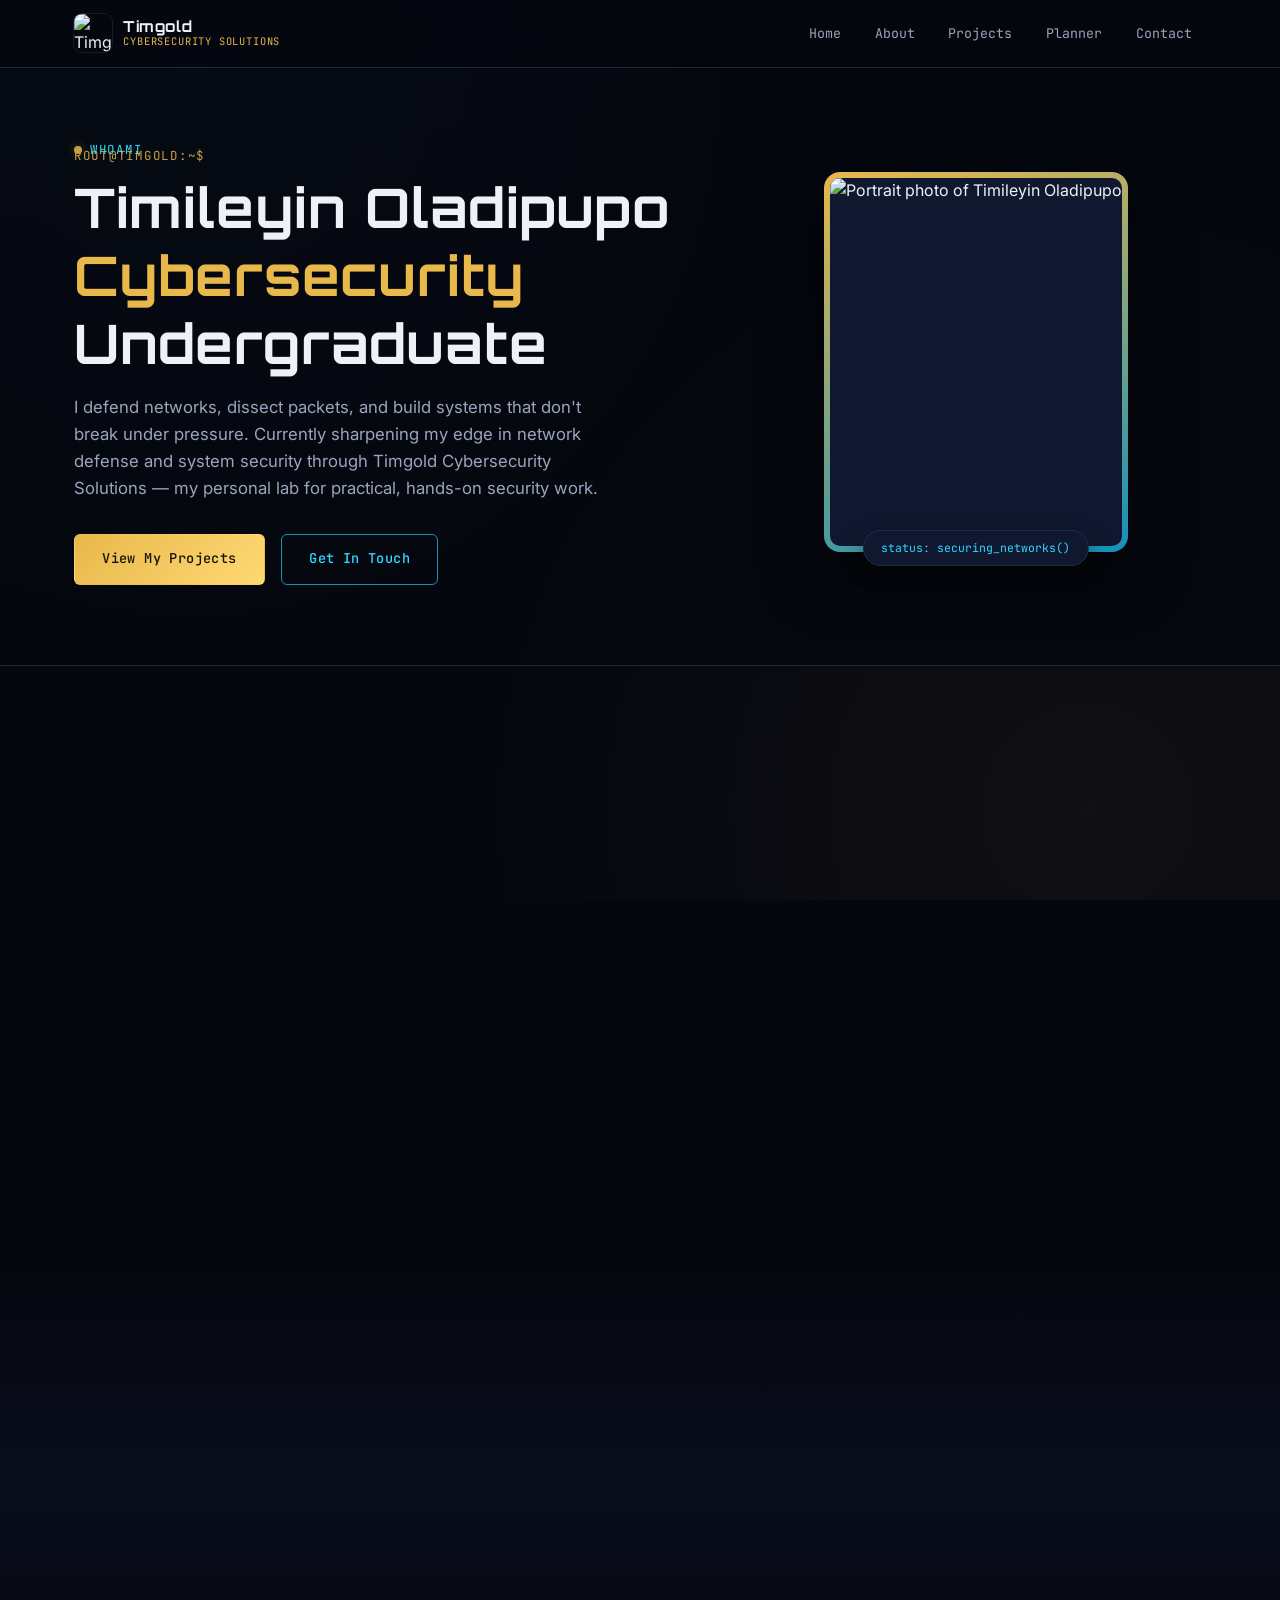
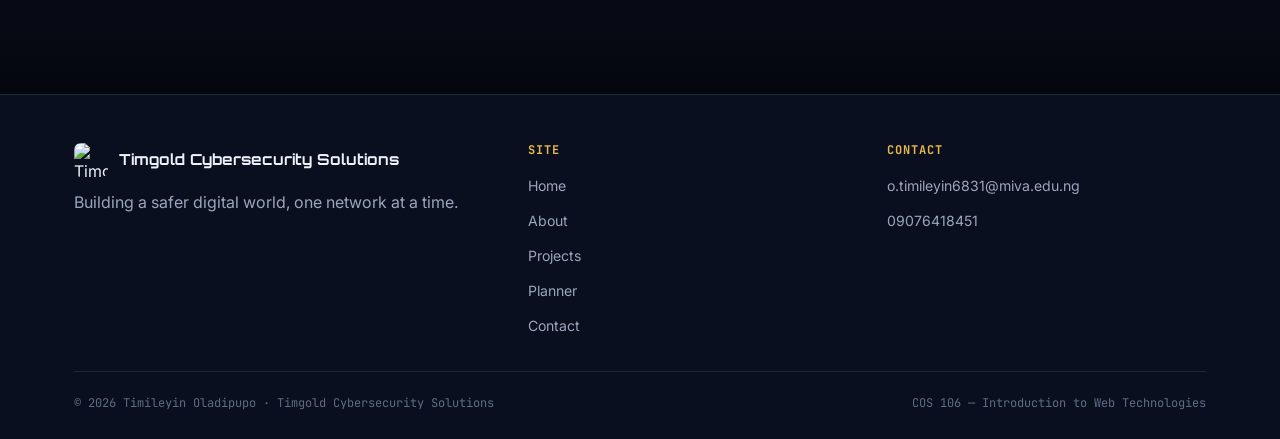
==== index.html @ 03de6349 "Rename index_1.html to index.html" ====
<!DOCTYPE html>
<html lang="en">
<head>
  <meta charset="UTF-8">
  <meta name="viewport" content="width=device-width, initial-scale=1.0">
  <title>Timileyin Oladipupo | Timgold Cybersecurity Solutions</title>
  <meta name="description" content="Portfolio of Timileyin Oladipupo — Cybersecurity undergraduate specializing in network defense, packet analysis and system security.">
  <link rel="stylesheet" href="style.css">
</head>
<body>

  <header class="site-header">
    <nav class="navbar" aria-label="Primary navigation">
      <a href="index.html" class="brand">
        <img src="169227.png" alt="Timgold Cybersecurity Solutions logo">
        <span class="brand-text">
          <strong>Timgold</strong>
          <span>CYBERSECURITY SOLUTIONS</span>
        </span>
      </a>
      <button class="nav-toggle" aria-label="Toggle navigation menu" aria-expanded="false">
        <span></span><span></span><span></span>
      </button>
      <ul class="nav-links">
        <li><a href="index.html">Home</a></li>
        <li><a href="about.html">About</a></li>
        <li><a href="projects.html">Projects</a></li>
        <li><a href="planner.html">Planner</a></li>
        <li><a href="contact.html">Contact</a></li>
      </ul>
    </nav>
  </header>

  <main>

    <!-- ============================= HERO ============================= -->
    <section class="hero">
      <div class="hero-bg" aria-hidden="true"></div>
      <div class="container hero-inner">
        <div class="hero-content">
          <p class="eyebrow prompt">whoami</p>
          <h1>Timileyin Oladipupo<br><span class="accent">Cybersecurity</span> Undergraduate</h1>
          <p class="hero-lead">
            I defend networks, dissect packets, and build systems that don't break under pressure.
            Currently sharpening my edge in network defense and system security through
            <span class="accent-blue">Timgold Cybersecurity Solutions</span> — my personal lab
            for practical, hands-on security work.
          </p>
          <div class="hero-actions">
            <a href="projects.html" class="btn btn-primary">View My Projects</a>
            <a href="contact.html" class="btn btn-outline">Get In Touch</a>
          </div>
        </div>
        <div class="hero-photo-wrap">
          <div class="hero-photo-frame">
            <img src="141619.png" alt="Portrait photo of Timileyin Oladipupo">
          </div>
          <div class="hero-tag mono">status: securing_networks()</div>
        </div>
      </div>
    </section>

    <!-- ============================= WELCOME / BIO ============================= -->
    <section class="section" id="welcome">
      <div class="container">
        <div class="section-head reveal">
          <p class="eyebrow">Welcome</p>
          <h2>A Little About My Journey</h2>
          <p>From configuring routers to hunting for anomalies in traffic captures — here's what drives me.</p>
        </div>

        <div class="bio-grid">
          <article class="card reveal">
            <h3>Why Cybersecurity?</h3>
            <p>
              My path into cybersecurity started with a simple curiosity: how do systems actually break,
              and how do we stop it? That question took me from an Ordinary National Diploma (OND) in
              Networking and System Security into full-time undergraduate study in Cybersecurity, where
              I now focus on network defense, system hardening, and threat analysis.
            </p>
          </article>

          <article class="card reveal">
            <h3>What I Do</h3>
            <p>
              I build and break lab networks to understand attacker behaviour, analyze packet captures
              to spot intrusions, and write Python scripts to automate the boring parts of security
              monitoring. Every project on this site is a step toward becoming a security professional
              organisations can trust with their infrastructure.
            </p>
          </article>
        </div>
      </div>
    </section>

    <!-- ============================= QUICK LINKS ============================= -->
    <section class="section section-alt">
      <div class="container">
        <div class="section-head reveal">
          <p class="eyebrow">Explore</p>
          <h2>Find Your Way Around</h2>
        </div>

        <div class="grid-4">
          <a href="about.html" class="card reveal">
            <h3>About Me</h3>
            <p>Education, skills &amp; interests.</p>
          </a>
          <a href="projects.html" class="card reveal">
            <h3>Projects</h3>
            <p>Security builds &amp; case studies.</p>
          </a>
          <a href="planner.html" class="card reveal">
            <h3>Academic Planner</h3>
            <p>My live task dashboard.</p>
          </a>
          <a href="contact.html" class="card reveal">
            <h3>Contact</h3>
            <p>Let's talk security.</p>
          </a>
        </div>
      </div>
    </section>

  </main>

  <footer class="site-footer">
    <div class="container">
      <div class="footer-grid">
        <div class="footer-col">
          <div class="footer-brand">
            <img src="169227.png" alt="Timgold Cybersecurity Solutions logo">
            <strong>Timgold Cybersecurity Solutions</strong>
          </div>
          <p>Building a safer digital world, one network at a time.</p>
        </div>
        <div class="footer-col">
          <h4>Site</h4>
          <ul>
            <li><a href="index.html">Home</a></li>
            <li><a href="about.html">About</a></li>
            <li><a href="projects.html">Projects</a></li>
            <li><a href="planner.html">Planner</a></li>
            <li><a href="contact.html">Contact</a></li>
          </ul>
        </div>
        <div class="footer-col">
          <h4>Contact</h4>
          <ul>
            <li><a href="mailto:o.timileyin6831@miva.edu.ng">o.timileyin6831@miva.edu.ng</a></li>
            <li><a href="tel:09076418451">09076418451</a></li>
          </ul>
        </div>
      </div>
      <div class="footer-bottom">
        <span>&copy; 2026 Timileyin Oladipupo · Timgold Cybersecurity Solutions</span>
        <span>COS 106 — Introduction to Web Technologies</span>
      </div>
    </div>
  </footer>

  <script src="script.js"></script>
</body>
</html>
---- style.css ----
/* ==========================================================================
   TIMGOLD CYBERSECURITY SOLUTIONS — Unified Stylesheet
   Design system: Deep Tech Dark Theme (Navy / Gold / Neon Blue)
   ========================================================================== */

@import url('https://fonts.googleapis.com/css2?family=Orbitron:wght@600;700;800&family=Inter:wght@400;500;600;700&family=JetBrains+Mono:wght@400;500;600&display=swap');

/* --------------------------------------------------------------------------
   1. DESIGN TOKENS
   -------------------------------------------------------------------------- */
:root {
  /* Core palette */
  --bg-deepest:      #05070f;
  --bg-navy:          #0a0f1f;
  --bg-navy-alt:      #0d1428;
  --bg-panel:         #101830;
  --bg-panel-hover:   #141d3a;
  --border-line:      #1c2740;
  --border-line-soft:  rgba(47, 216, 255, 0.12);

  /* Accents */
  --gold:            #e8b84b;
  --gold-bright:     #ffd873;
  --gold-dim:        #8a6e2c;
  --neon-blue:       #2fd8ff;
  --neon-blue-dim:   #1690b8;
  --neon-blue-glow:  rgba(47, 216, 255, 0.35);
  --gold-glow:       rgba(232, 184, 75, 0.35);

  /* Text */
  --text-primary:    #eef1f8;
  --text-secondary:  #9aa5bd;
  --text-muted:      #5f6b85;

  /* Status */
  --success:         #3ddc97;
  --error:           #ff6b6b;

  /* Typography */
  --font-display: 'Orbitron', sans-serif;
  --font-body:    'Inter', -apple-system, BlinkMacSystemFont, sans-serif;
  --font-mono:    'JetBrains Mono', monospace;

  /* Layout */
  --max-width: 1180px;
  --radius-sm: 6px;
  --radius-md: 10px;
  --radius-lg: 16px;
  --transition-fast: 0.18s ease;
  --transition-mid: 0.35s cubic-bezier(0.22, 1, 0.36, 1);
}

/* --------------------------------------------------------------------------
   2. RESET & BASE
   -------------------------------------------------------------------------- */
*, *::before, *::after { box-sizing: border-box; margin: 0; padding: 0; }

html { scroll-behavior: smooth; }

body {
  background-color: var(--bg-deepest);
  color: var(--text-primary);
  font-family: var(--font-body);
  line-height: 1.6;
  min-height: 100vh;
  display: flex;
  flex-direction: column;
  background-image:
    radial-gradient(circle at 15% 10%, rgba(47, 216, 255, 0.06), transparent 40%),
    radial-gradient(circle at 85% 90%, rgba(232, 184, 75, 0.05), transparent 45%);
  background-attachment: fixed;
}

img { max-width: 100%; display: block; }

a { color: inherit; text-decoration: none; }

ul, ol { list-style: none; }

h1, h2, h3, h4 {
  font-family: var(--font-display);
  letter-spacing: 0.02em;
  line-height: 1.25;
}

h1 { font-size: clamp(2rem, 5vw, 3.4rem); }
h2 { font-size: clamp(1.5rem, 3.2vw, 2.2rem); }
h3 { font-size: clamp(1.1rem, 2vw, 1.4rem); }

p { color: var(--text-secondary); }

.mono { font-family: var(--font-mono); }

.eyebrow {
  font-family: var(--font-mono);
  font-size: 0.78rem;
  letter-spacing: 0.14em;
  text-transform: uppercase;
  color: var(--neon-blue);
  display: inline-flex;
  align-items: center;
  gap: 0.5rem;
  margin-bottom: 0.8rem;
}

.eyebrow::before {
  content: '';
  width: 8px;
  height: 8px;
  border-radius: 50%;
  background: var(--gold);
  box-shadow: 0 0 8px var(--gold-glow);
  animation: pulse-dot 2.2s infinite ease-in-out;
}

@keyframes pulse-dot {
  0%, 100% { opacity: 1; transform: scale(1); }
  50% { opacity: 0.5; transform: scale(0.7); }
}

.prompt::before {
  content: 'root@timgold:~$ ';
  color: var(--gold);
  opacity: 0.85;
}

.container {
  width: 100%;
  max-width: var(--max-width);
  margin-inline: auto;
  padding-inline: 1.5rem;
}

.section {
  padding: 5rem 0;
  position: relative;
}

.section-alt {
  background: linear-gradient(180deg, transparent, rgba(16, 24, 48, 0.4), transparent);
}

.section-head {
  margin-bottom: 2.75rem;
  text-align: center;
}

.section-head p {
  max-width: 620px;
  margin-inline: auto;
}

/* --------------------------------------------------------------------------
   3. BUTTONS
   -------------------------------------------------------------------------- */
.btn {
  display: inline-flex;
  align-items: center;
  gap: 0.6rem;
  font-family: var(--font-mono);
  font-size: 0.85rem;
  font-weight: 500;
  letter-spacing: 0.03em;
  padding: 0.85rem 1.7rem;
  border-radius: var(--radius-sm);
  border: 1px solid transparent;
  cursor: pointer;
  transition: transform var(--transition-fast), box-shadow var(--transition-fast), background var(--transition-fast), border-color var(--transition-fast), color var(--transition-fast);
  white-space: nowrap;
}

.btn:active { transform: translateY(1px); }

.btn-primary {
  background: linear-gradient(135deg, var(--gold), var(--gold-bright));
  color: #16110a;
}

.btn-primary:hover {
  box-shadow: 0 0 22px var(--gold-glow);
  transform: translateY(-2px);
}

.btn-outline {
  background: transparent;
  border-color: var(--neon-blue-dim);
  color: var(--neon-blue);
}

.btn-outline:hover {
  border-color: var(--neon-blue);
  box-shadow: 0 0 18px var(--neon-blue-glow);
  transform: translateY(-2px);
}

.btn-ghost {
  background: rgba(255, 255, 255, 0.03);
  border-color: var(--border-line);
  color: var(--text-secondary);
}

.btn-ghost:hover {
  color: var(--text-primary);
  border-color: var(--text-muted);
}

.btn-block { width: 100%; justify-content: center; }
.btn-sm { padding: 0.5rem 1rem; font-size: 0.75rem; }

/* --------------------------------------------------------------------------
   4. NAVIGATION
   -------------------------------------------------------------------------- */
.site-header {
  position: sticky;
  top: 0;
  z-index: 100;
  background: rgba(5, 7, 15, 0.85);
  backdrop-filter: blur(10px);
  border-bottom: 1px solid var(--border-line);
}

.navbar {
  max-width: var(--max-width);
  margin-inline: auto;
  padding: 0.9rem 1.5rem;
  display: flex;
  align-items: center;
  justify-content: space-between;
  gap: 1rem;
  position: relative;
}

.brand {
  display: flex;
  align-items: center;
  gap: 0.7rem;
}

.brand img {
  width: 38px;
  height: 38px;
  border-radius: 8px;
  object-fit: cover;
  box-shadow: 0 0 0 1px var(--border-line-soft);
}

.brand-text {
  display: flex;
  flex-direction: column;
  line-height: 1.1;
}

.brand-text strong {
  font-family: var(--font-display);
  font-size: 0.95rem;
  color: var(--text-primary);
  letter-spacing: 0.03em;
}

.brand-text span {
  font-family: var(--font-mono);
  font-size: 0.65rem;
  color: var(--gold);
  letter-spacing: 0.08em;
}

.nav-toggle {
  display: none;
  background: none;
  border: 1px solid var(--border-line);
  border-radius: var(--radius-sm);
  color: var(--text-primary);
  width: 42px;
  height: 38px;
  cursor: pointer;
  flex-direction: column;
  align-items: center;
  justify-content: center;
  gap: 4px;
}

.nav-toggle span {
  width: 18px;
  height: 2px;
  background: var(--neon-blue);
  transition: transform var(--transition-fast), opacity var(--transition-fast);
}

.nav-links {
  display: flex;
  align-items: center;
  gap: 0.3rem;
  font-family: var(--font-mono);
  font-size: 0.83rem;
}

.nav-links a {
  padding: 0.5rem 0.9rem;
  border-radius: var(--radius-sm);
  color: var(--text-secondary);
  position: relative;
  transition: color var(--transition-fast), background var(--transition-fast);
}

.nav-links a:hover {
  color: var(--text-primary);
  background: rgba(47, 216, 255, 0.06);
}

.nav-links a.active {
  color: var(--neon-blue);
}

.nav-links a.active::after {
  content: '';
  position: absolute;
  left: 0.9rem;
  right: 0.9rem;
  bottom: 0.15rem;
  height: 2px;
  background: linear-gradient(90deg, var(--neon-blue), var(--gold));
  border-radius: 2px;
}

/* --------------------------------------------------------------------------
   5. HERO
   -------------------------------------------------------------------------- */
.hero {
  position: relative;
  overflow: hidden;
  padding: 4.5rem 0 5rem;
  border-bottom: 1px solid var(--border-line);
}

.hero-bg {
  position: absolute;
  inset: 0;
  background-image:
    linear-gradient(180deg, rgba(5,7,15,0.75), rgba(5,7,15,0.94) 70%, var(--bg-deepest) 100%),
    url('169229.png');
  background-size: cover;
  background-position: center;
  opacity: 0.9;
  z-index: 0;
}

.hero-inner {
  position: relative;
  z-index: 1;
  display: grid;
  grid-template-columns: 1.15fr 0.85fr;
  gap: 3rem;
  align-items: center;
}

.hero h1 {
  margin-bottom: 1.1rem;
}

.hero h1 .accent { color: var(--gold); }
.hero h1 .accent-blue { color: var(--neon-blue); }

.hero-lead {
  font-size: 1.05rem;
  max-width: 540px;
  margin-bottom: 2rem;
}

.hero-actions {
  display: flex;
  gap: 1rem;
  flex-wrap: wrap;
}

.hero-photo-wrap {
  position: relative;
  justify-self: center;
}

.hero-photo-frame {
  width: min(320px, 100%);
  aspect-ratio: 4 / 5;
  border-radius: var(--radius-lg);
  padding: 6px;
  background: linear-gradient(160deg, var(--gold), var(--neon-blue-dim));
  box-shadow: 0 20px 60px rgba(0,0,0,0.55);
}

.hero-photo-frame img {
  width: 100%;
  height: 100%;
  object-fit: cover;
  border-radius: calc(var(--radius-lg) - 6px);
  background: var(--bg-panel);
}

.hero-tag {
  position: absolute;
  bottom: -14px;
  left: 50%;
  transform: translateX(-50%);
  background: var(--bg-panel);
  border: 1px solid var(--border-line-soft);
  padding: 0.5rem 1.1rem;
  border-radius: 999px;
  font-family: var(--font-mono);
  font-size: 0.72rem;
  color: var(--neon-blue);
  white-space: nowrap;
  box-shadow: 0 6px 20px rgba(0,0,0,0.4);
}

/* --------------------------------------------------------------------------
   6. CARDS / GRIDS
   -------------------------------------------------------------------------- */
.card {
  background: var(--bg-panel);
  border: 1px solid var(--border-line);
  border-radius: var(--radius-md);
  padding: 1.8rem;
  transition: transform var(--transition-mid), border-color var(--transition-fast), box-shadow var(--transition-mid);
}

.card:hover {
  transform: translateY(-6px);
  border-color: var(--neon-blue-dim);
  box-shadow: 0 16px 40px rgba(0,0,0,0.4), 0 0 0 1px var(--border-line-soft);
}

.grid-2 { display: grid; grid-template-columns: repeat(2, 1fr); gap: 1.6rem; }
.grid-3 { display: grid; grid-template-columns: repeat(3, 1fr); gap: 1.6rem; }
.grid-4 { display: grid; grid-template-columns: repeat(4, 1fr); gap: 1.4rem; }

/* Bio / About */
.bio-grid {
  display: grid;
  grid-template-columns: 0.9fr 1.1fr;
  gap: 3rem;
  align-items: start;
}

.timeline {
  border-left: 2px solid var(--border-line);
  padding-left: 1.6rem;
  display: flex;
  flex-direction: column;
  gap: 1.8rem;
}

.timeline-item { position: relative; }

.timeline-item::before {
  content: '';
  position: absolute;
  left: -1.85rem;
  top: 0.3rem;
  width: 10px;
  height: 10px;
  border-radius: 50%;
  background: var(--gold);
  box-shadow: 0 0 10px var(--gold-glow);
}

.timeline-item .date {
  font-family: var(--font-mono);
  font-size: 0.75rem;
  color: var(--neon-blue);
  letter-spacing: 0.05em;
}

.timeline-item h4 { margin: 0.3rem 0 0.3rem; }

/* Skills */
.skill-list { display: flex; flex-direction: column; gap: 1.3rem; }

.skill-row .skill-label {
  display: flex;
  justify-content: space-between;
  font-family: var(--font-mono);
  font-size: 0.8rem;
  margin-bottom: 0.4rem;
  color: var(--text-secondary);
}

.skill-track {
  height: 8px;
  border-radius: 999px;
  background: var(--bg-navy-alt);
  border: 1px solid var(--border-line);
  overflow: hidden;
}

.skill-fill {
  height: 100%;
  border-radius: 999px;
  background: linear-gradient(90deg, var(--neon-blue-dim), var(--neon-blue));
  width: 0%;
  transition: width 1.1s cubic-bezier(0.22, 1, 0.36, 1);
  box-shadow: 0 0 10px var(--neon-blue-glow);
}

.interest-grid { display: grid; grid-template-columns: repeat(3, 1fr); gap: 1.2rem; margin-top: 1rem; }

.interest-card {
  text-align: center;
  padding: 1.6rem 1rem;
  border: 1px dashed var(--border-line);
  border-radius: var(--radius-md);
  transition: border-color var(--transition-fast), transform var(--transition-fast);
}

.interest-card:hover { border-color: var(--gold-dim); transform: translateY(-4px); }

.interest-card .icon { font-size: 1.8rem; margin-bottom: 0.6rem; }

/* Project Cards */
.project-card { display: flex; flex-direction: column; gap: 1rem; }

.project-thumb {
  width: 100%;
  aspect-ratio: 16 / 10;
  border-radius: var(--radius-sm);
  background: linear-gradient(135deg, var(--bg-navy-alt), var(--bg-panel-hover));
  border: 1px solid var(--border-line);
  display: flex;
  align-items: center;
  justify-content: center;
  position: relative;
  overflow: hidden;
}

.project-thumb::before {
  content: '';
  position: absolute;
  inset: 0;
  background-image:
    linear-gradient(rgba(47,216,255,0.06) 1px, transparent 1px),
    linear-gradient(90deg, rgba(47,216,255,0.06) 1px, transparent 1px);
  background-size: 22px 22px;
}

.project-thumb span {
  position: relative;
  font-family: var(--font-mono);
  font-size: 2.2rem;
  color: var(--neon-blue-dim);
  opacity: 0.7;
}

.project-tags { display: flex; flex-wrap: wrap; gap: 0.5rem; }

.tag {
  font-family: var(--font-mono);
  font-size: 0.68rem;
  padding: 0.28rem 0.65rem;
  border-radius: 999px;
  border: 1px solid var(--border-line);
  color: var(--text-secondary);
  letter-spacing: 0.03em;
}

.project-links { display: flex; gap: 0.8rem; margin-top: 0.4rem; }

/* --------------------------------------------------------------------------
   7. PLANNER
   -------------------------------------------------------------------------- */
.planner-stats {
  display: grid;
  grid-template-columns: repeat(3, 1fr);
  gap: 1.2rem;
  margin-bottom: 2rem;
}

.stat-card {
  background: var(--bg-panel);
  border: 1px solid var(--border-line);
  border-radius: var(--radius-md);
  padding: 1.2rem 1.4rem;
  text-align: center;
}

.stat-card .num {
  font-family: var(--font-display);
  font-size: 2rem;
  color: var(--gold);
}

.stat-card .label {
  font-family: var(--font-mono);
  font-size: 0.72rem;
  color: var(--text-secondary);
  letter-spacing: 0.06em;
  text-transform: uppercase;
}

.task-form {
  display: grid;
  grid-template-columns: 1.4fr 1fr 0.8fr auto;
  gap: 0.9rem;
  background: var(--bg-panel);
  border: 1px solid var(--border-line);
  padding: 1.4rem;
  border-radius: var(--radius-md);
  margin-bottom: 2rem;
  align-items: end;
}

.field { display: flex; flex-direction: column; gap: 0.4rem; }

.field label {
  font-family: var(--font-mono);
  font-size: 0.7rem;
  color: var(--text-muted);
  letter-spacing: 0.06em;
  text-transform: uppercase;
}

input, select, textarea {
  background: var(--bg-navy-alt);
  border: 1px solid var(--border-line);
  border-radius: var(--radius-sm);
  color: var(--text-primary);
  padding: 0.7rem 0.9rem;
  font-family: var(--font-body);
  font-size: 0.9rem;
  transition: border-color var(--transition-fast), box-shadow var(--transition-fast);
  width: 100%;
}

input:focus, select:focus, textarea:focus {
  outline: none;
  border-color: var(--neon-blue);
  box-shadow: 0 0 0 3px rgba(47, 216, 255, 0.12);
}

.task-columns {
  display: grid;
  grid-template-columns: 1fr 1fr;
  gap: 1.6rem;
}

.task-col {
  background: var(--bg-panel);
  border: 1px solid var(--border-line);
  border-radius: var(--radius-md);
  padding: 1.3rem;
  min-height: 220px;
}

.task-col h3 {
  display: flex;
  align-items: center;
  gap: 0.6rem;
  margin-bottom: 1rem;
  font-size: 1rem;
}

.task-col h3 .dot {
  width: 9px; height: 9px; border-radius: 50%;
}

.task-col.pending h3 .dot { background: var(--gold); box-shadow: 0 0 8px var(--gold-glow); }
.task-col.done h3 .dot { background: var(--success); box-shadow: 0 0 8px rgba(61,220,151,0.4); }

.task-list { display: flex; flex-direction: column; gap: 0.7rem; }

.task-item {
  display: flex;
  align-items: flex-start;
  gap: 0.8rem;
  background: var(--bg-navy-alt);
  border: 1px solid var(--border-line);
  border-radius: var(--radius-sm);
  padding: 0.8rem 0.9rem;
  animation: slide-in 0.3s ease;
}

@keyframes slide-in {
  from { opacity: 0; transform: translateY(-6px); }
  to { opacity: 1; transform: translateY(0); }
}

.task-item .check-btn {
  width: 20px;
  height: 20px;
  border-radius: 5px;
  border: 1px solid var(--border-line);
  background: transparent;
  flex-shrink: 0;
  margin-top: 0.15rem;
  cursor: pointer;
  color: var(--success);
  display: flex;
  align-items: center;
  justify-content: center;
  font-size: 0.7rem;
  transition: border-color var(--transition-fast), background var(--transition-fast);
}

.task-item .check-btn:hover { border-color: var(--success); }

.task-info { flex: 1; min-width: 0; }

.task-info .t-title {
  font-weight: 600;
  font-size: 0.92rem;
  word-break: break-word;
}

.task-info .t-meta {
  font-family: var(--font-mono);
  font-size: 0.7rem;
  color: var(--text-muted);
  margin-top: 0.25rem;
  display: flex;
  gap: 0.7rem;
  flex-wrap: wrap;
}

.priority-badge {
  padding: 0.1rem 0.5rem;
  border-radius: 999px;
  border: 1px solid var(--border-line);
}

.priority-high { color: var(--error); border-color: rgba(255,107,107,0.4); }
.priority-medium { color: var(--gold); border-color: var(--gold-dim); }
.priority-low { color: var(--neon-blue); border-color: var(--neon-blue-dim); }

.task-item.completed .t-title {
  text-decoration: line-through;
  color: var(--text-muted);
}

.task-item .del-btn {
  background: none;
  border: none;
  color: var(--text-muted);
  cursor: pointer;
  font-size: 1rem;
  padding: 0.2rem 0.4rem;
  border-radius: var(--radius-sm);
  transition: color var(--transition-fast), background var(--transition-fast);
}

.task-item .del-btn:hover { color: var(--error); background: rgba(255,107,107,0.08); }

.empty-state {
  text-align: center;
  color: var(--text-muted);
  font-family: var(--font-mono);
  font-size: 0.82rem;
  padding: 1.6rem 0.5rem;
}

/* --------------------------------------------------------------------------
   8. CONTACT FORM
   -------------------------------------------------------------------------- */
.contact-grid {
  display: grid;
  grid-template-columns: 1fr 1.2fr;
  gap: 3rem;
  align-items: start;
}

.contact-info-card {
  background: var(--bg-panel);
  border: 1px solid var(--border-line);
  border-radius: var(--radius-md);
  padding: 1.8rem;
  display: flex;
  flex-direction: column;
  gap: 1.4rem;
}

.info-row { display: flex; align-items: flex-start; gap: 0.9rem; }

.info-row .icon-box {
  width: 40px; height: 40px;
  border-radius: var(--radius-sm);
  background: rgba(47,216,255,0.08);
  border: 1px solid var(--border-line-soft);
  display: flex; align-items: center; justify-content: center;
  color: var(--neon-blue);
  flex-shrink: 0;
  font-family: var(--font-mono);
}

.info-row .label {
  font-family: var(--font-mono);
  font-size: 0.7rem;
  text-transform: uppercase;
  letter-spacing: 0.06em;
  color: var(--text-muted);
}

.info-row .value { color: var(--text-primary); font-weight: 500; }

.contact-form-panel {
  background: var(--bg-panel);
  border: 1px solid var(--border-line);
  border-radius: var(--radius-md);
  padding: 2rem;
}

.form-row { display: grid; grid-template-columns: 1fr 1fr; gap: 1rem; }

.field-error {
  font-family: var(--font-mono);
  font-size: 0.72rem;
  color: var(--error);
  min-height: 1rem;
  margin-top: 0.3rem;
  display: block;
}

input.invalid, textarea.invalid { border-color: var(--error); box-shadow: 0 0 0 3px rgba(255,107,107,0.1); }
input.valid, textarea.valid { border-color: var(--success); }

#formStatus {
  margin-top: 1.2rem;
  padding: 0.9rem 1.1rem;
  border-radius: var(--radius-sm);
  font-family: var(--font-mono);
  font-size: 0.85rem;
  display: none;
}

#formStatus.show { display: block; animation: slide-in 0.3s ease; }
#formStatus.success { background: rgba(61,220,151,0.08); border: 1px solid rgba(61,220,151,0.35); color: var(--success); }
#formStatus.error { background: rgba(255,107,107,0.08); border: 1px solid rgba(255,107,107,0.35); color: var(--error); }

/* --------------------------------------------------------------------------
   9. FOOTER
   -------------------------------------------------------------------------- */
.site-footer {
  margin-top: auto;
  border-top: 1px solid var(--border-line);
  background: var(--bg-navy);
  padding: 3rem 0 1.6rem;
}

.footer-grid {
  display: grid;
  grid-template-columns: 1.3fr 1fr 1fr;
  gap: 2.5rem;
  padding-bottom: 2rem;
}

.footer-brand { display: flex; align-items: center; gap: 0.7rem; margin-bottom: 0.8rem; }
.footer-brand img { width: 34px; height: 34px; border-radius: 7px; }
.footer-brand strong { font-family: var(--font-display); font-size: 0.95rem; }

.footer-col h4 {
  font-family: var(--font-mono);
  font-size: 0.75rem;
  text-transform: uppercase;
  letter-spacing: 0.08em;
  color: var(--gold);
  margin-bottom: 0.9rem;
}

.footer-col ul { display: flex; flex-direction: column; gap: 0.6rem; }
.footer-col a { color: var(--text-secondary); font-size: 0.88rem; transition: color var(--transition-fast); }
.footer-col a:hover { color: var(--neon-blue); }

.footer-bottom {
  border-top: 1px solid var(--border-line);
  padding-top: 1.4rem;
  display: flex;
  justify-content: space-between;
  align-items: center;
  flex-wrap: wrap;
  gap: 0.6rem;
  font-family: var(--font-mono);
  font-size: 0.75rem;
  color: var(--text-muted);
}

/* --------------------------------------------------------------------------
   10. PAGE HEADER (inner pages)
   -------------------------------------------------------------------------- */
.page-header {
  padding: 3.2rem 0 2.5rem;
  border-bottom: 1px solid var(--border-line);
  background:
    linear-gradient(180deg, rgba(5,7,15,0.8), rgba(5,7,15,0.95)),
    url('169229.png') center/cover;
}

.page-header .eyebrow { margin-bottom: 0.6rem; }
.page-header p { max-width: 600px; margin-top: 0.8rem; }

/* --------------------------------------------------------------------------
   11. UTILITIES / ANIMATIONS
   -------------------------------------------------------------------------- */
.reveal {
  opacity: 0;
  transform: translateY(16px);
  transition: opacity 0.6s ease, transform 0.6s ease;
}

.reveal.is-visible { opacity: 1; transform: translateY(0); }

@media (prefers-reduced-motion: reduce) {
  *, *::before, *::after {
    animation-duration: 0.001ms !important;
    animation-iteration-count: 1 !important;
    transition-duration: 0.001ms !important;
    scroll-behavior: auto !important;
  }
}

/* --------------------------------------------------------------------------
   12. RESPONSIVE
   -------------------------------------------------------------------------- */
@media (max-width: 960px) {
  .hero-inner { grid-template-columns: 1fr; }
  .hero-photo-wrap { order: -1; }
  .bio-grid { grid-template-columns: 1fr; }
  .grid-3 { grid-template-columns: repeat(2, 1fr); }
  .grid-4 { grid-template-columns: repeat(2, 1fr); }
  .contact-grid { grid-template-columns: 1fr; }
  .task-columns { grid-template-columns: 1fr; }
  .footer-grid { grid-template-columns: 1fr 1fr; }
  .interest-grid { grid-template-columns: repeat(2, 1fr); }
}

@media (max-width: 720px) {
  .nav-toggle { display: flex; }
  .nav-links {
    position: absolute;
    top: 100%;
    left: 0;
    right: 0;
    background: var(--bg-navy);
    border-bottom: 1px solid var(--border-line);
    flex-direction: column;
    align-items: stretch;
    padding: 0.8rem 1.2rem 1.2rem;
    display: none;
    gap: 0.2rem;
  }
  .nav-links.open { display: flex; }
  .nav-links a { padding: 0.8rem 0.6rem; }

  .task-form { grid-template-columns: 1fr; }
  .form-row { grid-template-columns: 1fr; }
  .planner-stats { grid-template-columns: 1fr 1fr; }
  .grid-2, .grid-3, .grid-4 { grid-template-columns: 1fr; }
  .footer-grid { grid-template-columns: 1fr; }
  .footer-bottom { flex-direction: column; text-align: center; }
  .interest-grid { grid-template-columns: 1fr; }
}

@media (max-width: 480px) {
  .section { padding: 3.2rem 0; }
  .hero { padding: 3rem 0 3.5rem; }
}
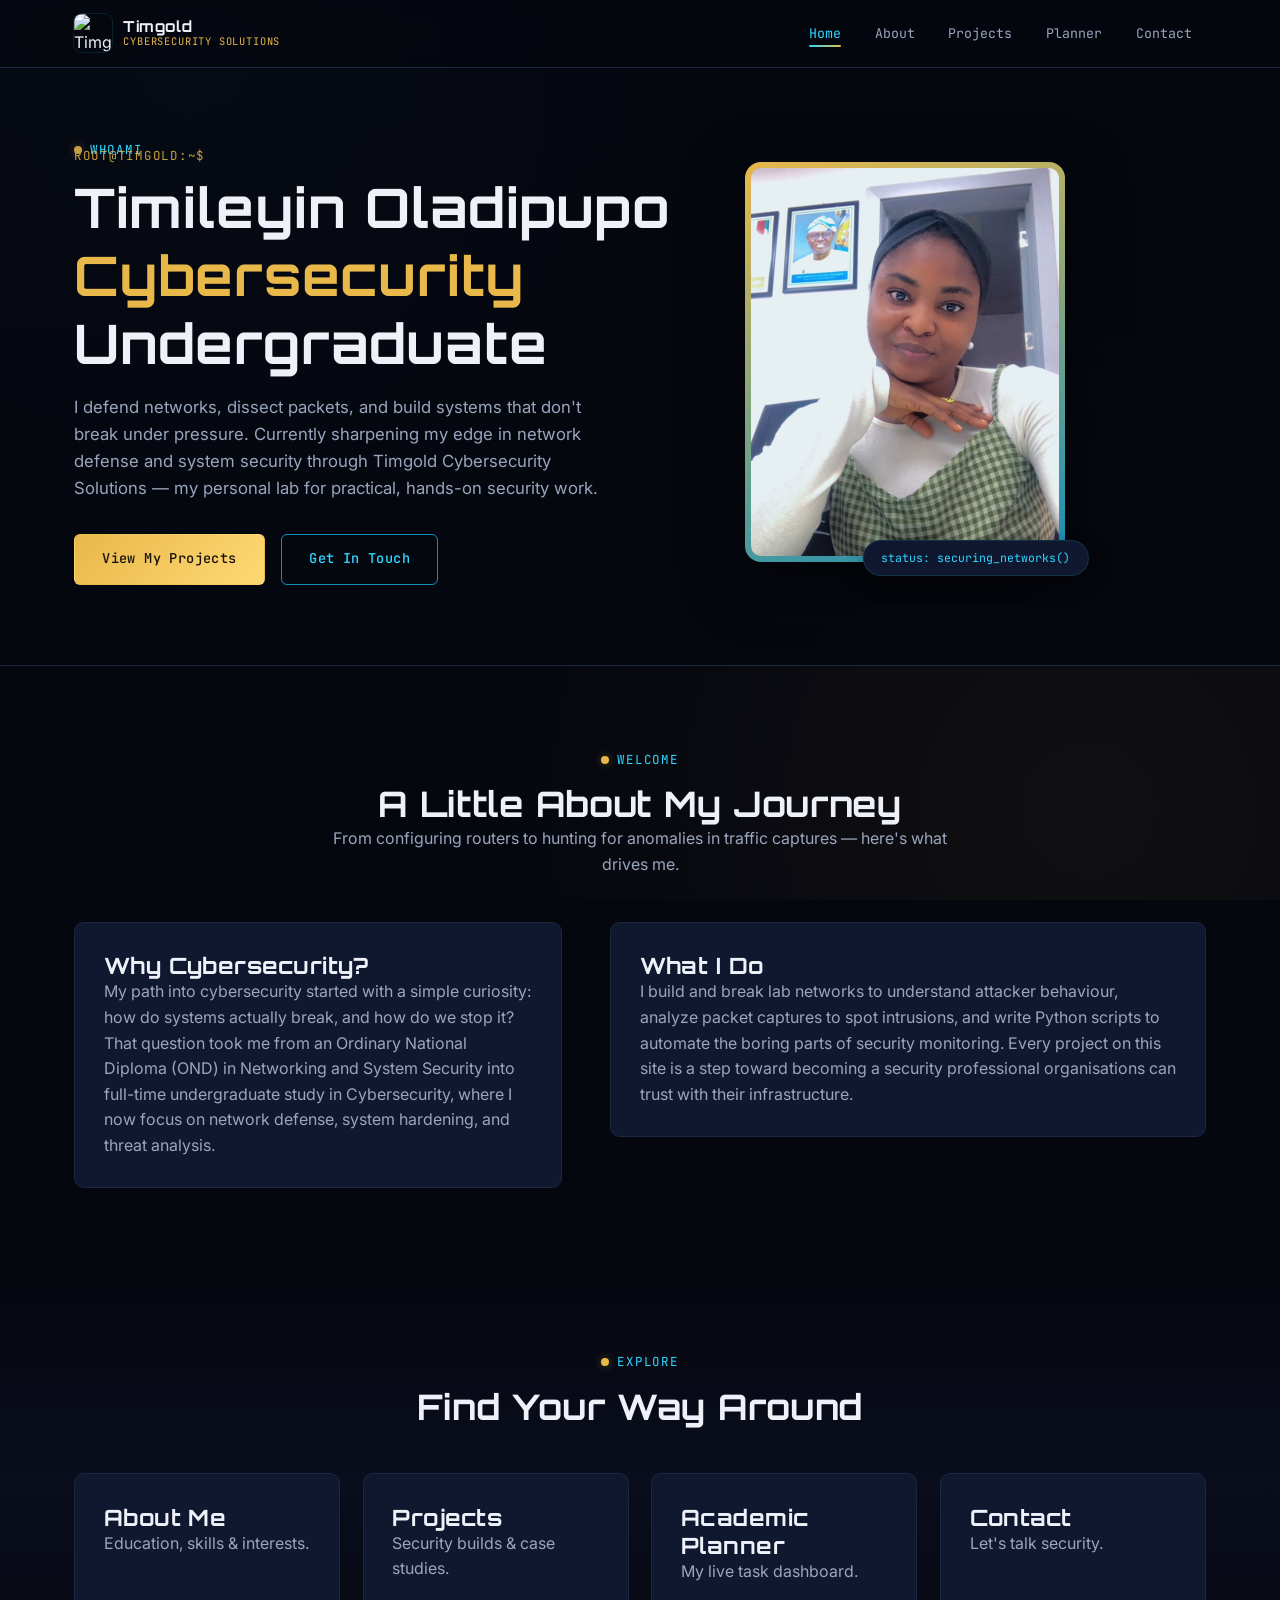
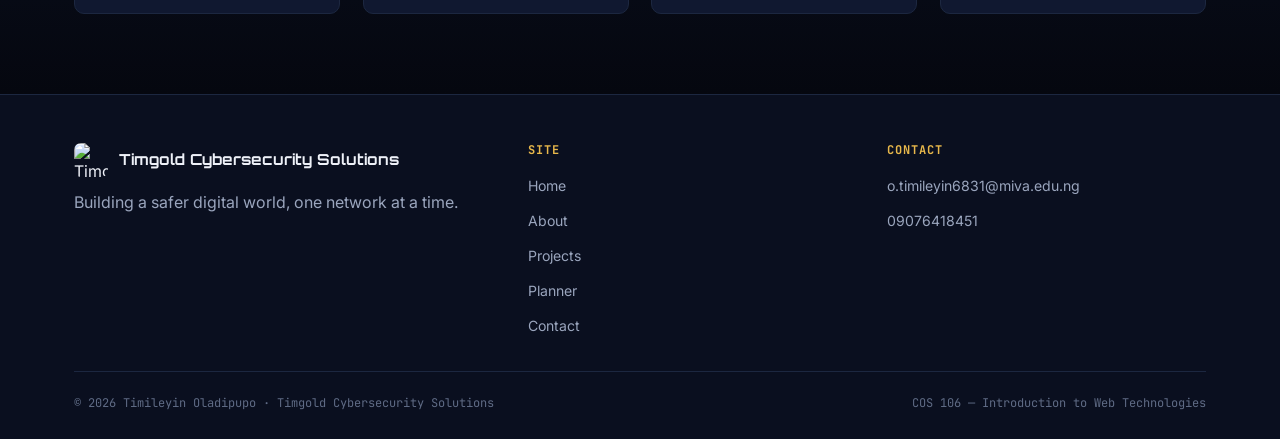
==== commit 9941533d: "Update index.html" ====
--- a/index.html
+++ b/index.html
@@ -53,7 +53,7 @@
         </div>
         <div class="hero-photo-wrap">
           <div class="hero-photo-frame">
-            <img src="141619.png" alt="Portrait photo of Timileyin Oladipupo">
+            <img src="image/background.jpeg" alt="Portrait photo of Timileyin Oladipupo">
           </div>
           <div class="hero-tag mono">status: securing_networks()</div>
         </div>
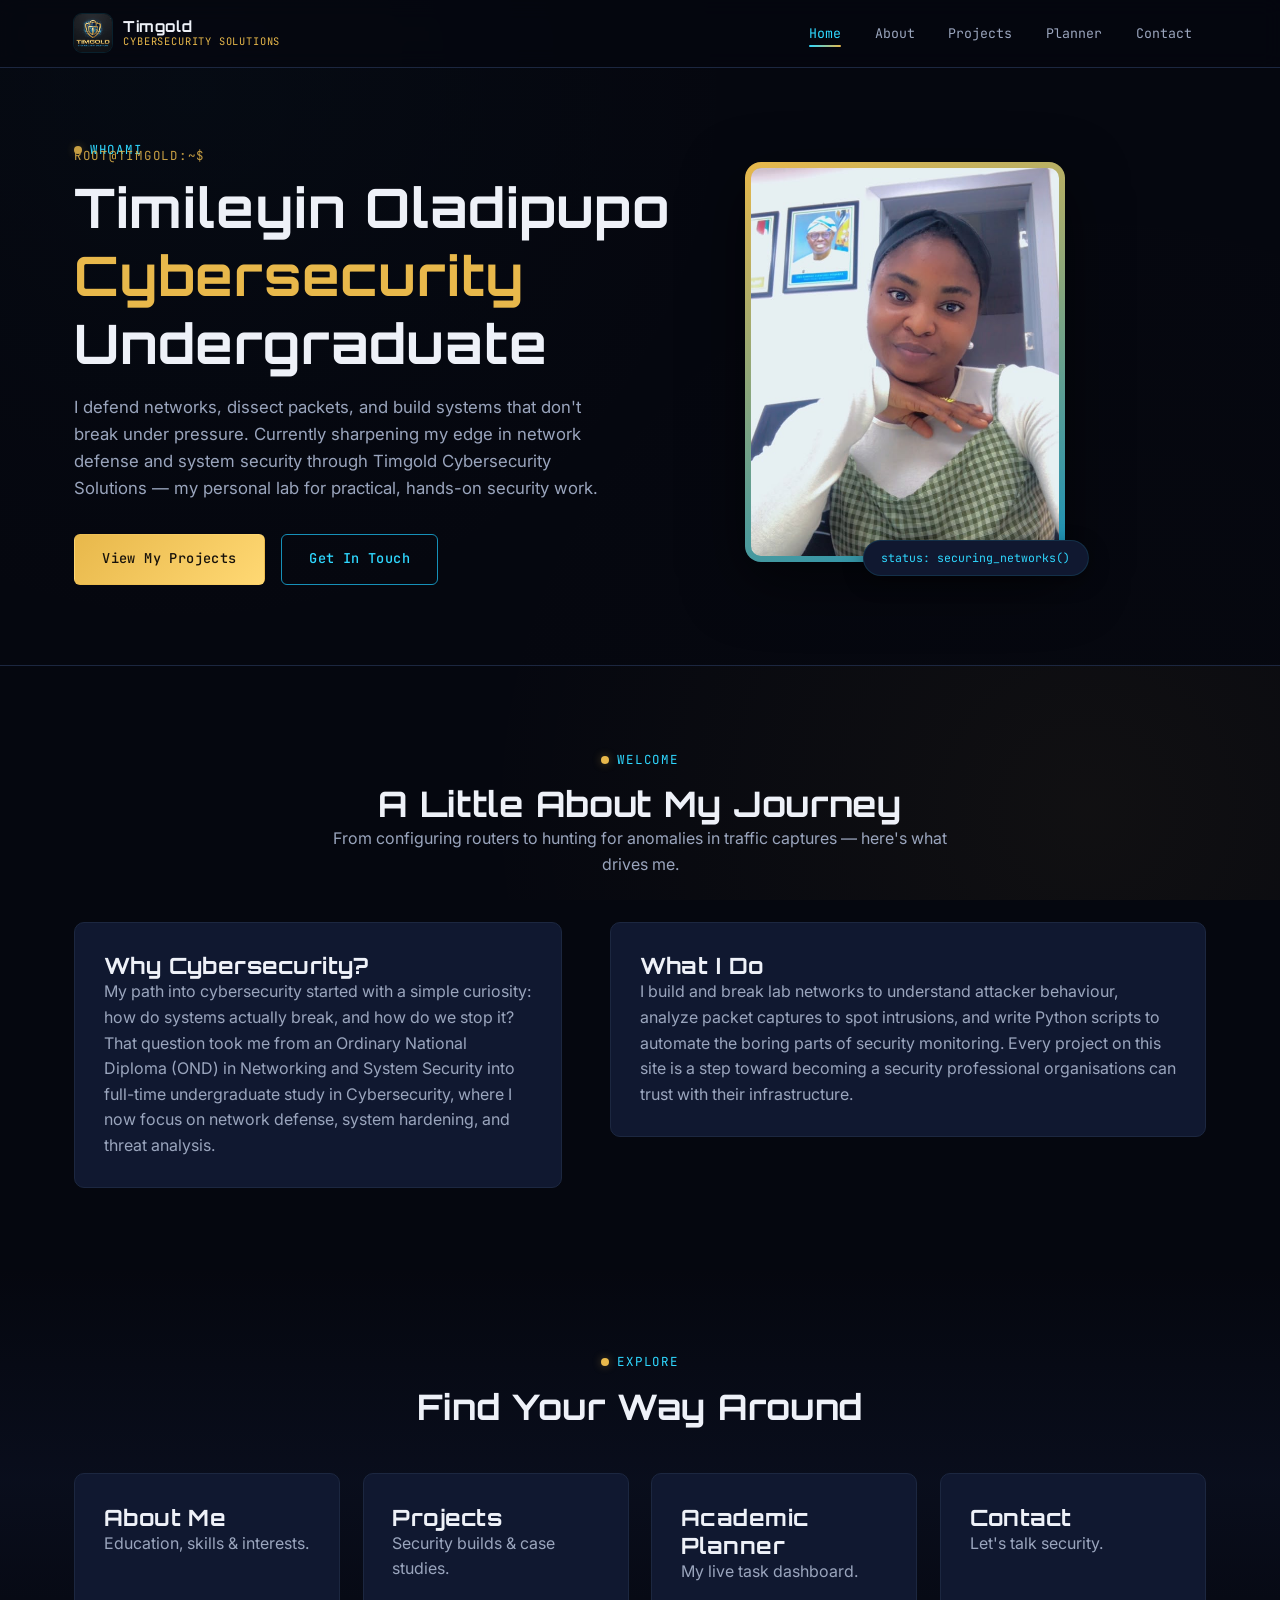
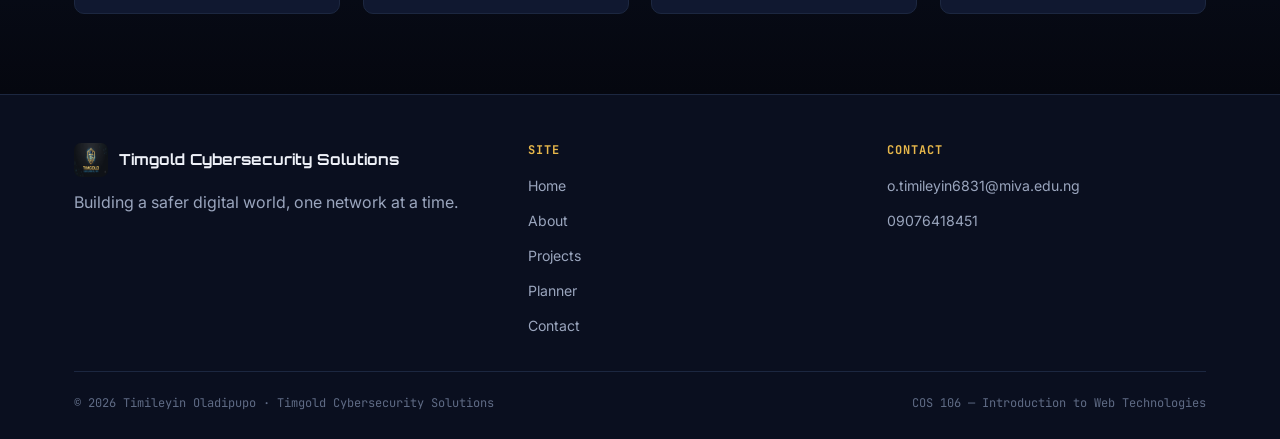
==== commit d4ae90e8: "Update logo image paths in index.html" ====
--- a/index.html
+++ b/index.html
@@ -12,7 +12,7 @@
   <header class="site-header">
     <nav class="navbar" aria-label="Primary navigation">
       <a href="index.html" class="brand">
-        <img src="169227.png" alt="Timgold Cybersecurity Solutions logo">
+        <img src="image/logo.jpeg" alt="Timgold Cybersecurity Solutions logo">
         <span class="brand-text">
           <strong>Timgold</strong>
           <span>CYBERSECURITY SOLUTIONS</span>
@@ -129,7 +129,7 @@
       <div class="footer-grid">
         <div class="footer-col">
           <div class="footer-brand">
-            <img src="169227.png" alt="Timgold Cybersecurity Solutions logo">
+            <img src="image/logo.jpeg" alt="Timgold Cybersecurity Solutions logo">
             <strong>Timgold Cybersecurity Solutions</strong>
           </div>
           <p>Building a safer digital world, one network at a time.</p>
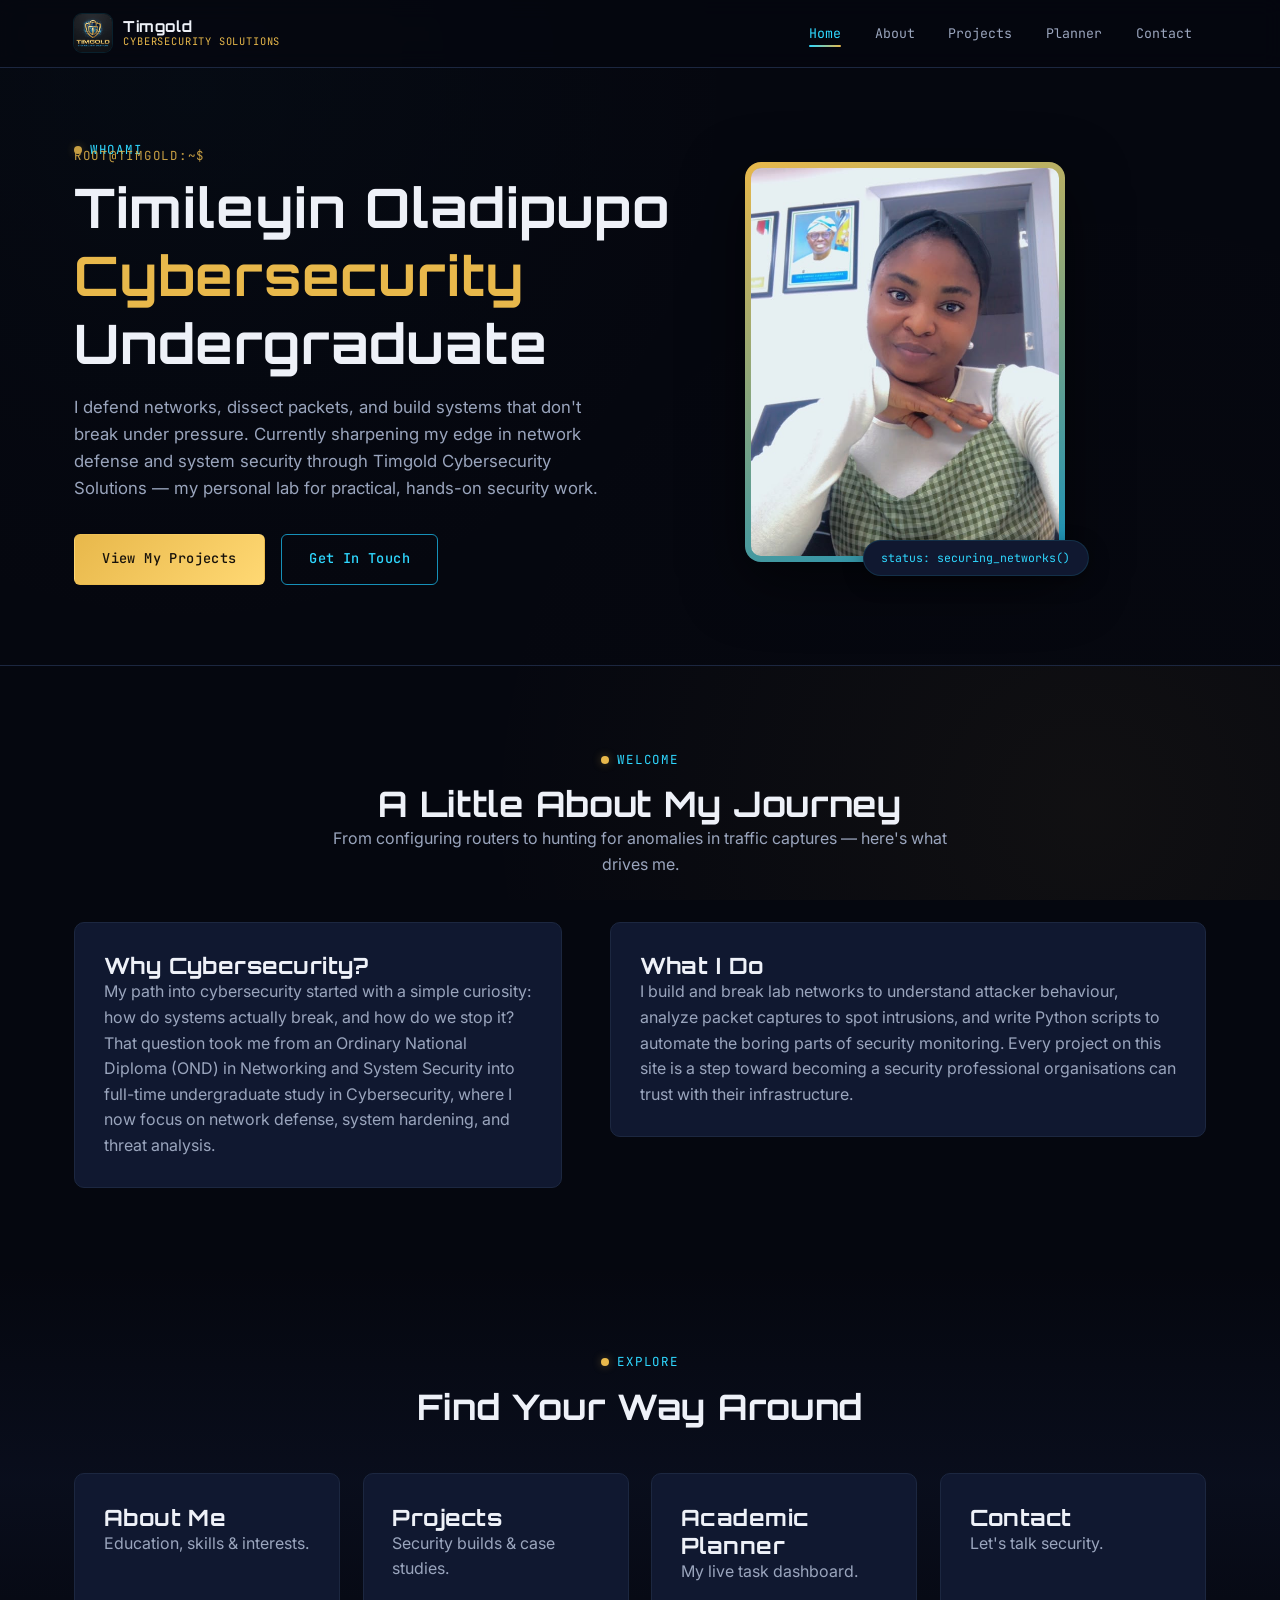
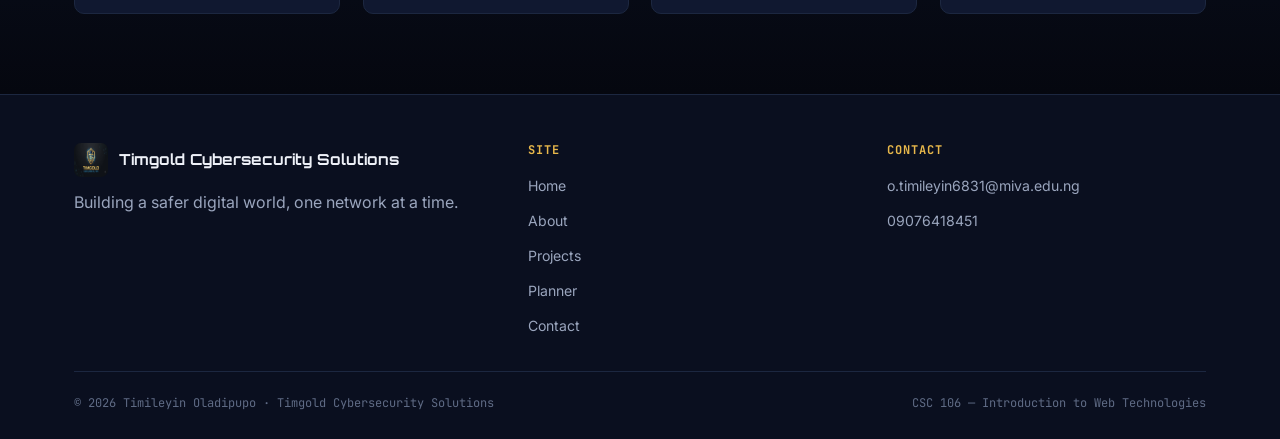
==== commit 93ef675c: "Update course code from COS 106 to CSC 106" ====
--- a/index.html
+++ b/index.html
@@ -154,7 +154,7 @@
       </div>
       <div class="footer-bottom">
         <span>&copy; 2026 Timileyin Oladipupo · Timgold Cybersecurity Solutions</span>
-        <span>COS 106 — Introduction to Web Technologies</span>
+        <span>CSC 106 — Introduction to Web Technologies</span>
       </div>
     </div>
   </footer>
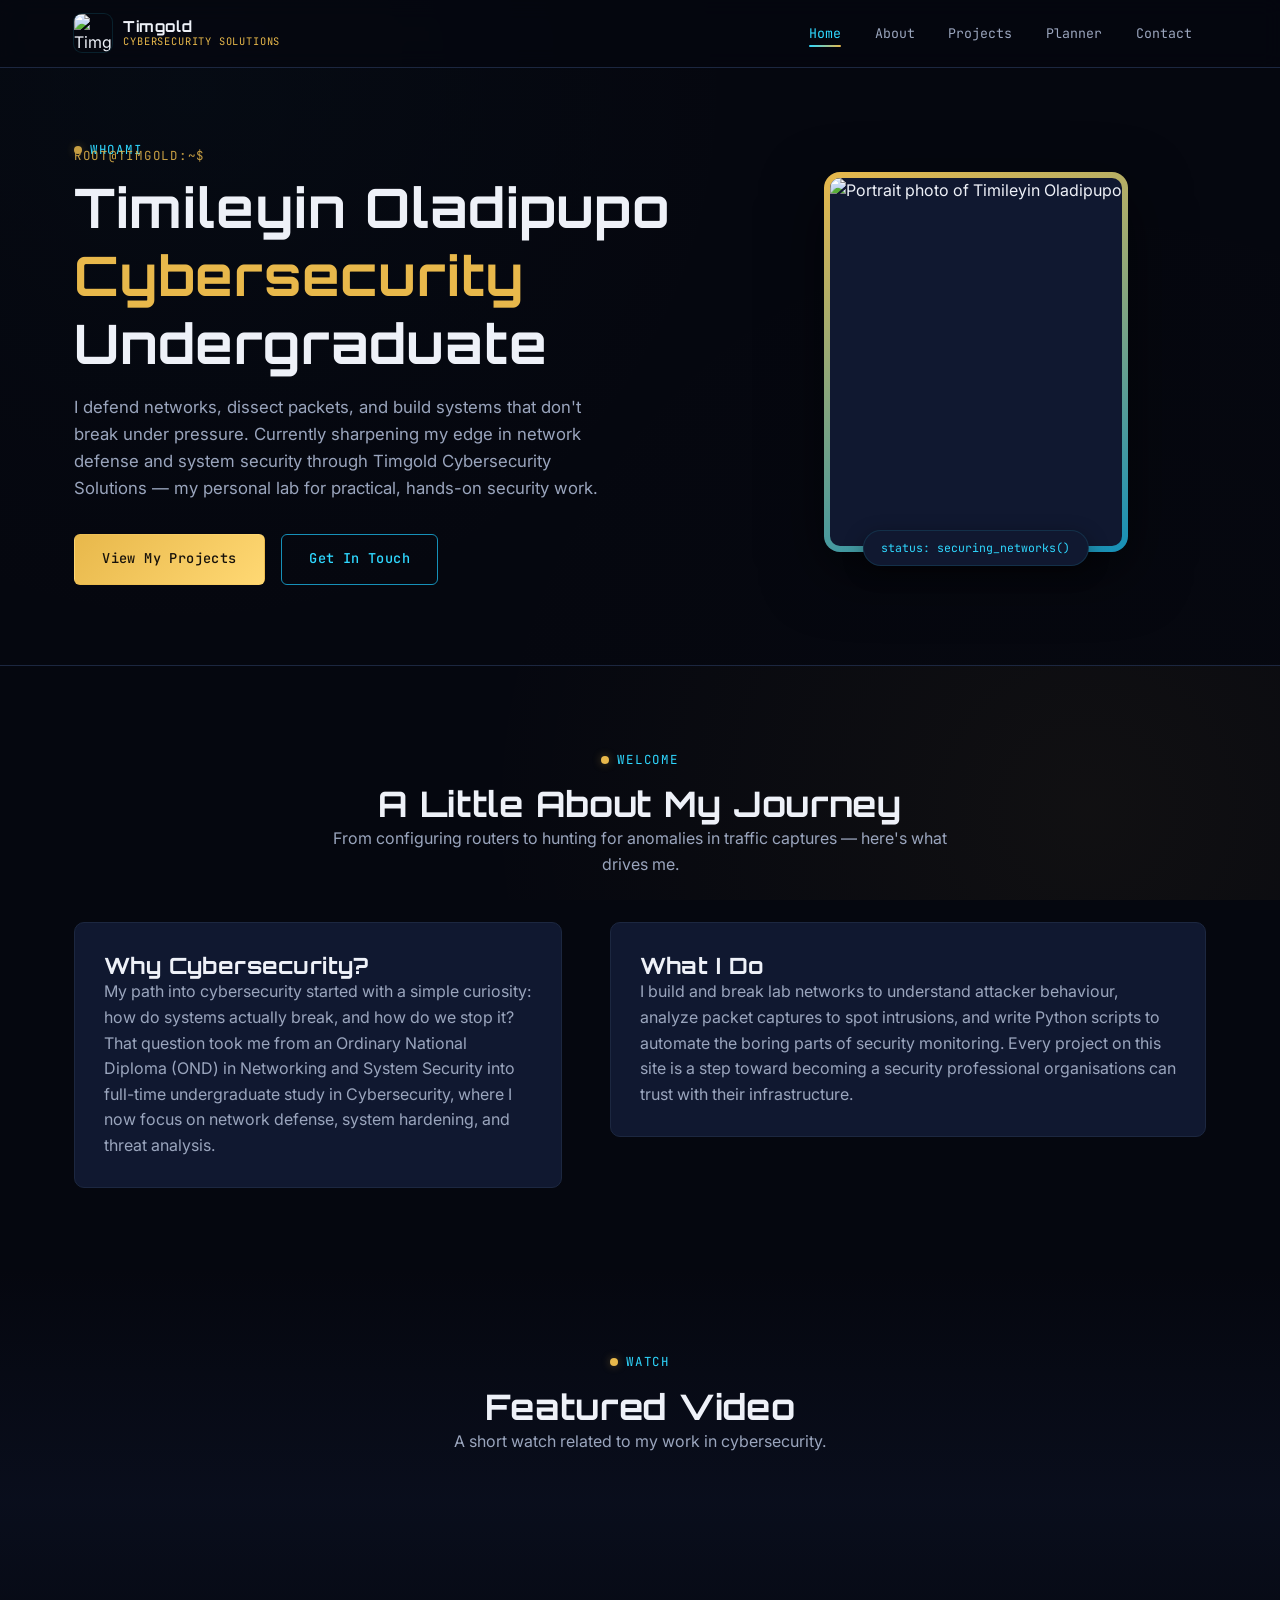
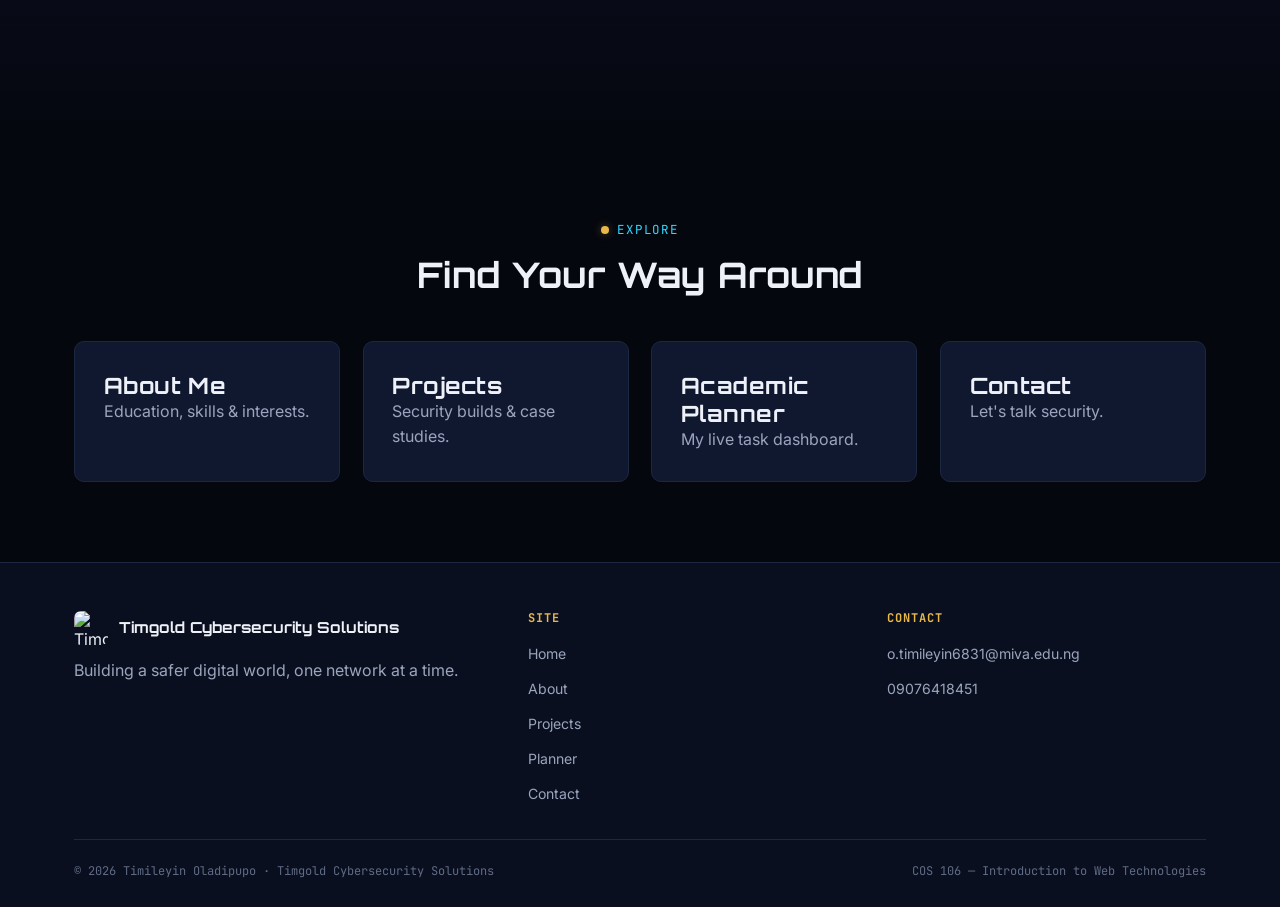
==== commit 249f97dc: "Update image sources and add featured video section" ====
--- a/index.html
+++ b/index.html
@@ -12,7 +12,7 @@
   <header class="site-header">
     <nav class="navbar" aria-label="Primary navigation">
       <a href="index.html" class="brand">
-        <img src="image/logo.jpeg" alt="Timgold Cybersecurity Solutions logo">
+        <img src="169227.png" alt="Timgold Cybersecurity Solutions logo">
         <span class="brand-text">
           <strong>Timgold</strong>
           <span>CYBERSECURITY SOLUTIONS</span>
@@ -53,7 +53,7 @@
         </div>
         <div class="hero-photo-wrap">
           <div class="hero-photo-frame">
-            <img src="image/background.jpeg" alt="Portrait photo of Timileyin Oladipupo">
+            <img src="141619.png" alt="Portrait photo of Timileyin Oladipupo">
           </div>
           <div class="hero-tag mono">status: securing_networks()</div>
         </div>
@@ -93,8 +93,30 @@
       </div>
     </section>
 
+    <!-- ============================= FEATURED VIDEO ============================= -->
+    <section class="section section-alt">
+      <div class="container">
+        <div class="section-head reveal">
+          <p class="eyebrow">Watch</p>
+          <h2>Featured Video</h2>
+          <p>A short watch related to my work in cybersecurity.</p>
+        </div>
+
+        <div class="video-wrap reveal">
+          <iframe
+            src="https://www.youtube.com/embed/wMnxQvSuAfg"
+            title="Featured video"
+            frameborder="0"
+            allow="accelerometer; autoplay; clipboard-write; encrypted-media; gyroscope; picture-in-picture; web-share"
+            referrerpolicy="strict-origin-when-cross-origin"
+            allowfullscreen>
+          </iframe>
+        </div>
+      </div>
+    </section>
+
     <!-- ============================= QUICK LINKS ============================= -->
-    <section class="section section-alt">
+    <section class="section">
       <div class="container">
         <div class="section-head reveal">
           <p class="eyebrow">Explore</p>
@@ -129,7 +151,7 @@
       <div class="footer-grid">
         <div class="footer-col">
           <div class="footer-brand">
-            <img src="image/logo.jpeg" alt="Timgold Cybersecurity Solutions logo">
+            <img src="169227.png" alt="Timgold Cybersecurity Solutions logo">
             <strong>Timgold Cybersecurity Solutions</strong>
           </div>
           <p>Building a safer digital world, one network at a time.</p>
@@ -154,7 +176,7 @@
       </div>
       <div class="footer-bottom">
         <span>&copy; 2026 Timileyin Oladipupo · Timgold Cybersecurity Solutions</span>
-        <span>CSC 106 — Introduction to Web Technologies</span>
+        <span>COS 106 — Introduction to Web Technologies</span>
       </div>
     </div>
   </footer>
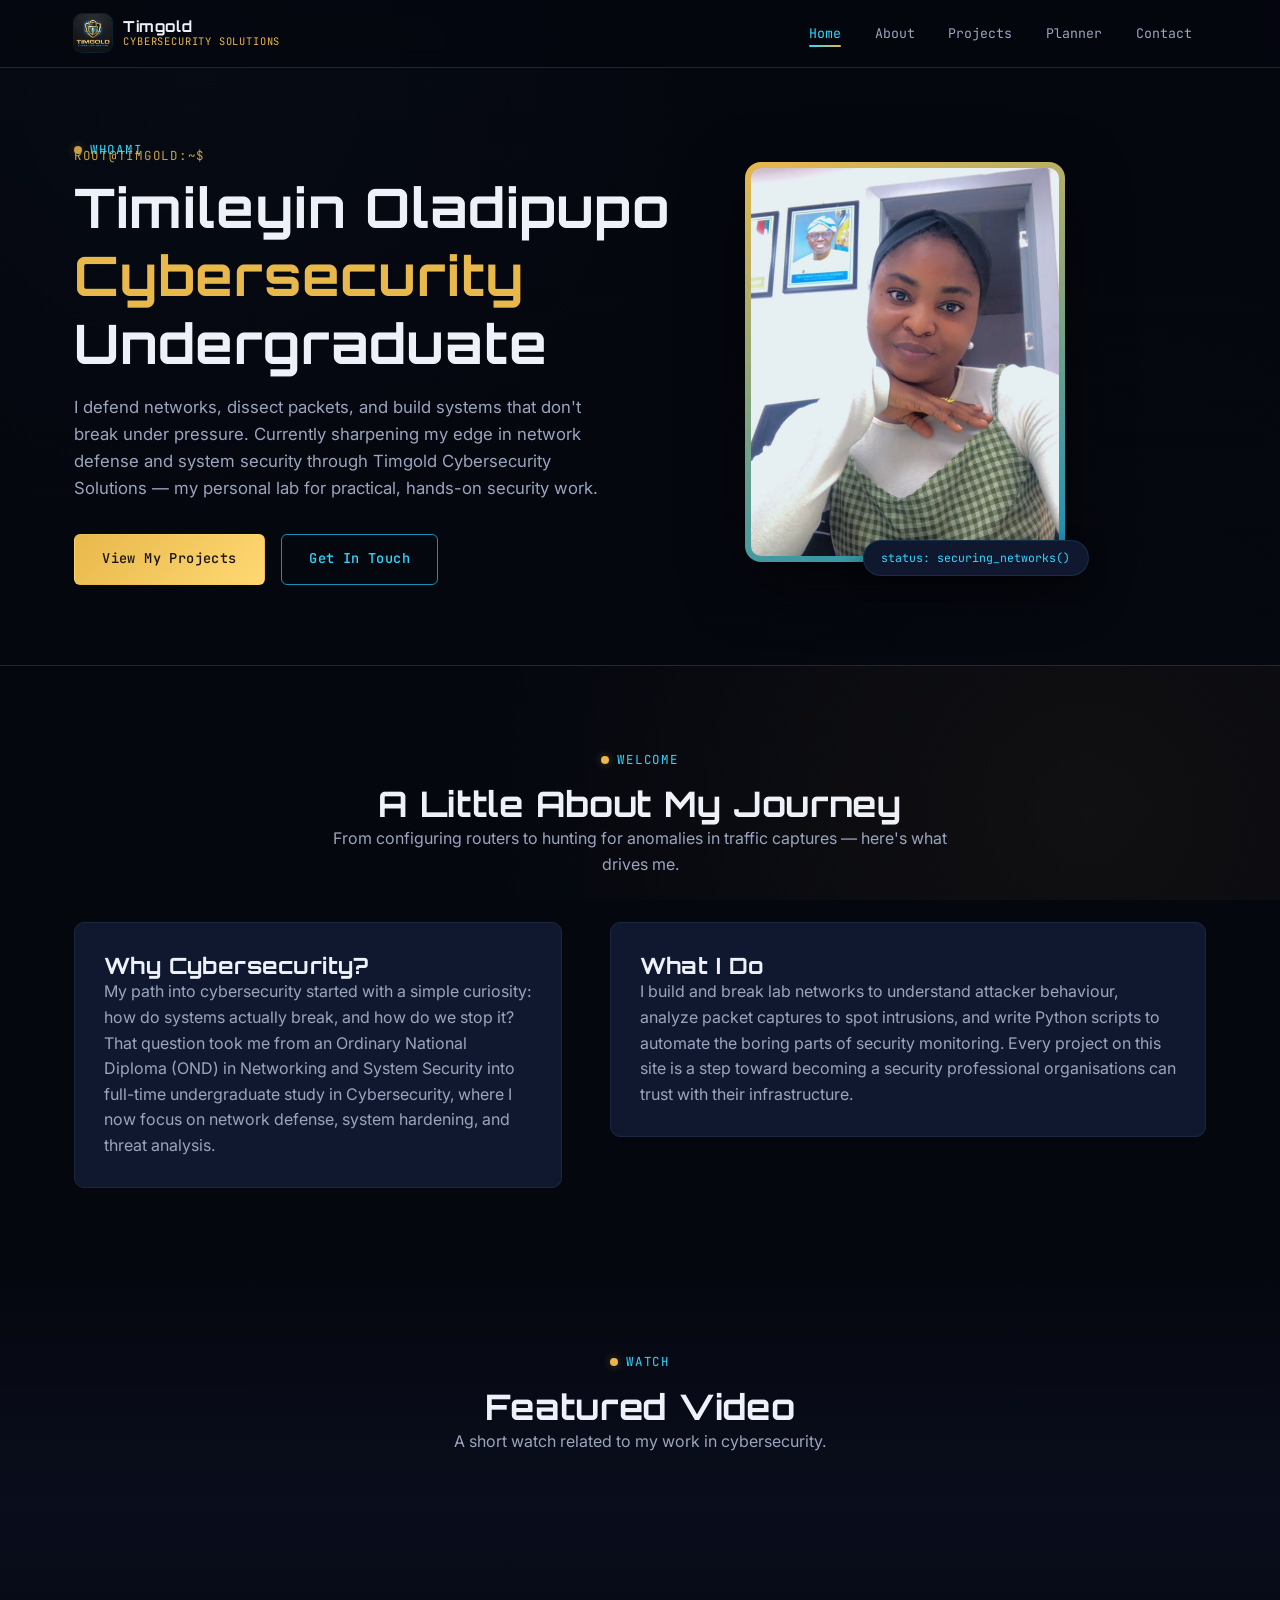
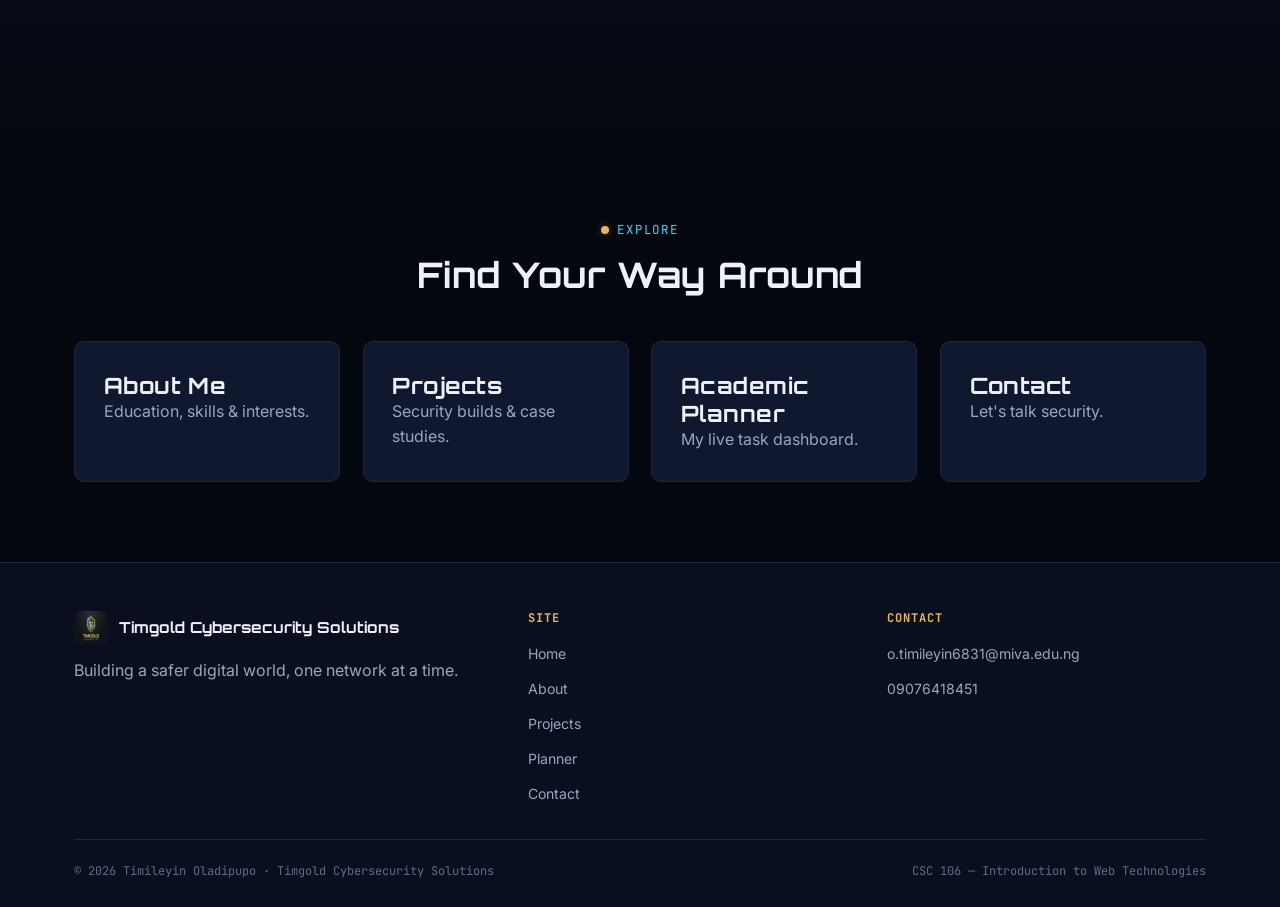
==== commit 8c404e9a: "Update image sources and footer text in index.html" ====
--- a/index.html
+++ b/index.html
@@ -12,7 +12,7 @@
   <header class="site-header">
     <nav class="navbar" aria-label="Primary navigation">
       <a href="index.html" class="brand">
-        <img src="169227.png" alt="Timgold Cybersecurity Solutions logo">
+        <img src="image/logo.jpeg" alt="Timgold Cybersecurity Solutions logo">
         <span class="brand-text">
           <strong>Timgold</strong>
           <span>CYBERSECURITY SOLUTIONS</span>
@@ -53,7 +53,7 @@
         </div>
         <div class="hero-photo-wrap">
           <div class="hero-photo-frame">
-            <img src="141619.png" alt="Portrait photo of Timileyin Oladipupo">
+            <img src="image/background.jpeg" alt="Portrait photo of Timileyin Oladipupo">
           </div>
           <div class="hero-tag mono">status: securing_networks()</div>
         </div>
@@ -151,7 +151,7 @@
       <div class="footer-grid">
         <div class="footer-col">
           <div class="footer-brand">
-            <img src="169227.png" alt="Timgold Cybersecurity Solutions logo">
+            <img src="image/logo.jpeg" alt="Timgold Cybersecurity Solutions logo">
             <strong>Timgold Cybersecurity Solutions</strong>
           </div>
           <p>Building a safer digital world, one network at a time.</p>
@@ -176,7 +176,7 @@
       </div>
       <div class="footer-bottom">
         <span>&copy; 2026 Timileyin Oladipupo · Timgold Cybersecurity Solutions</span>
-        <span>COS 106 — Introduction to Web Technologies</span>
+        <span>CSC 106 — Introduction to Web Technologies</span>
       </div>
     </div>
   </footer>
